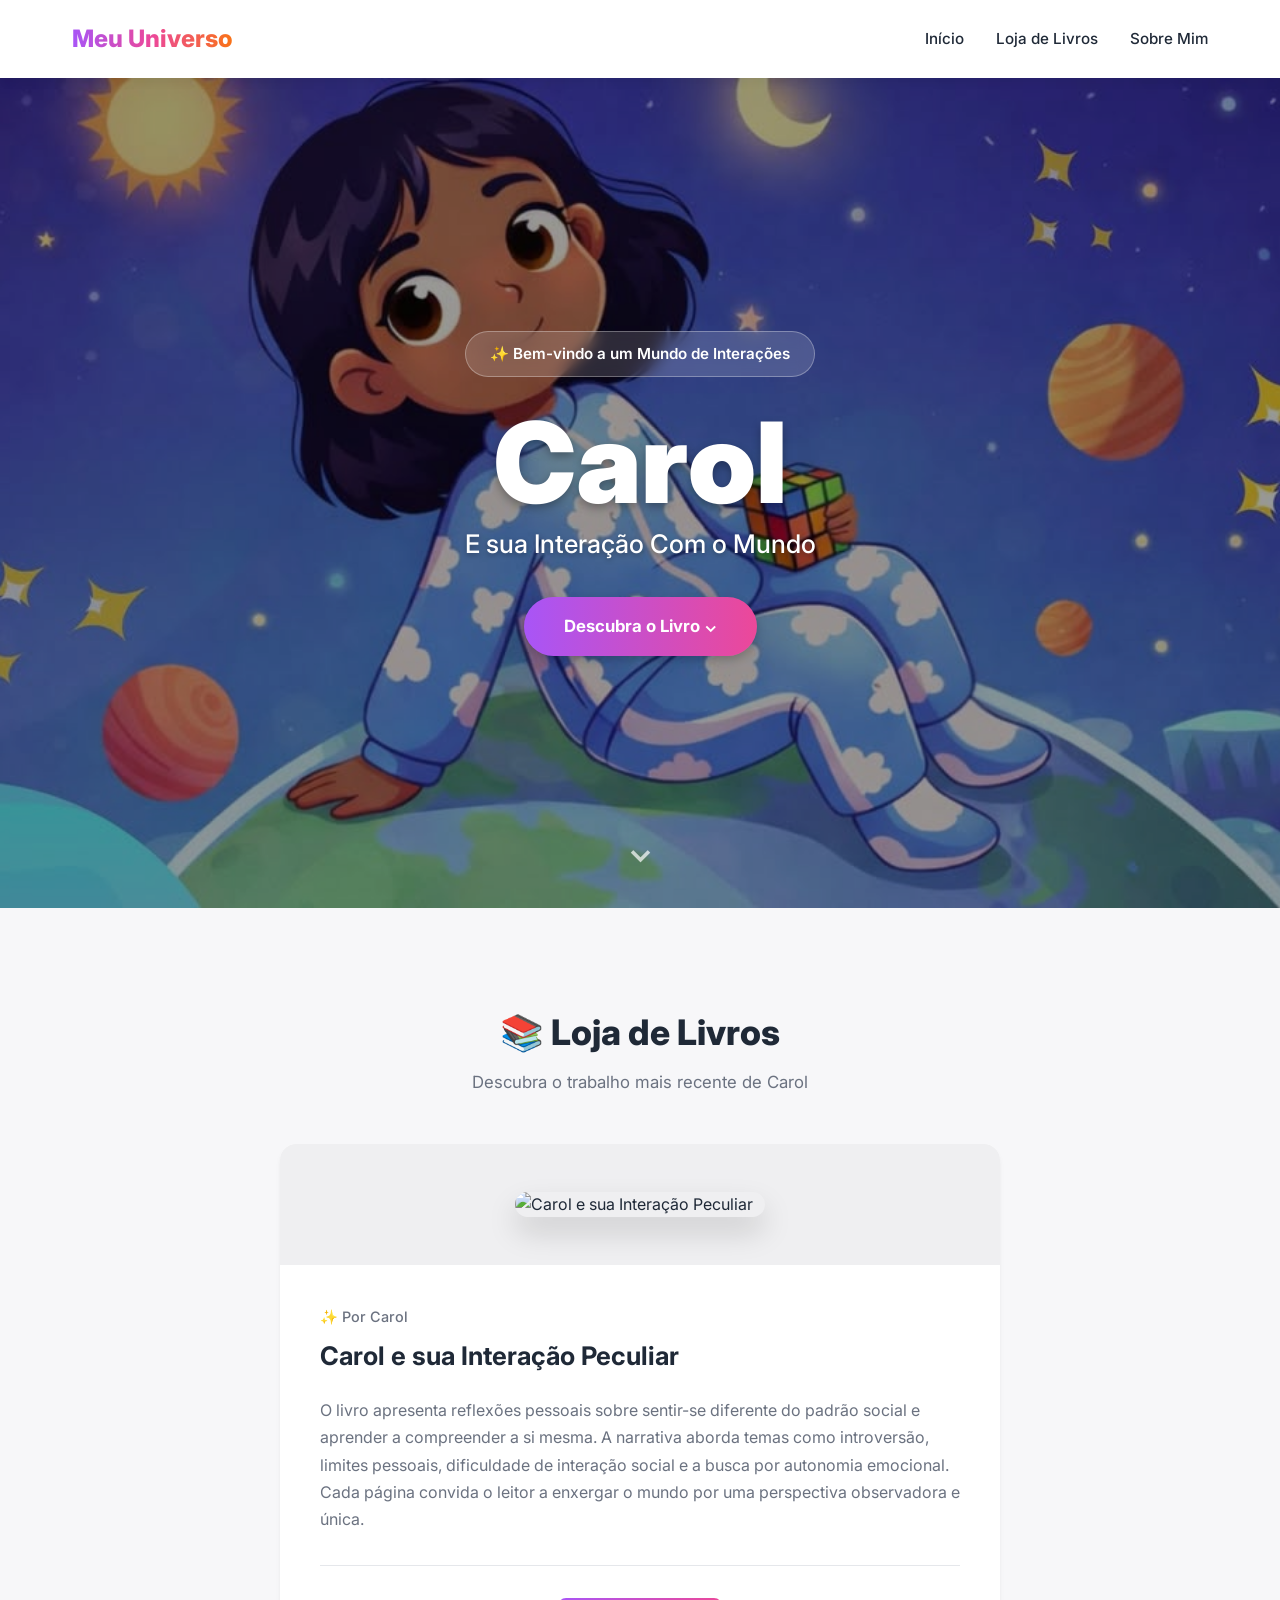
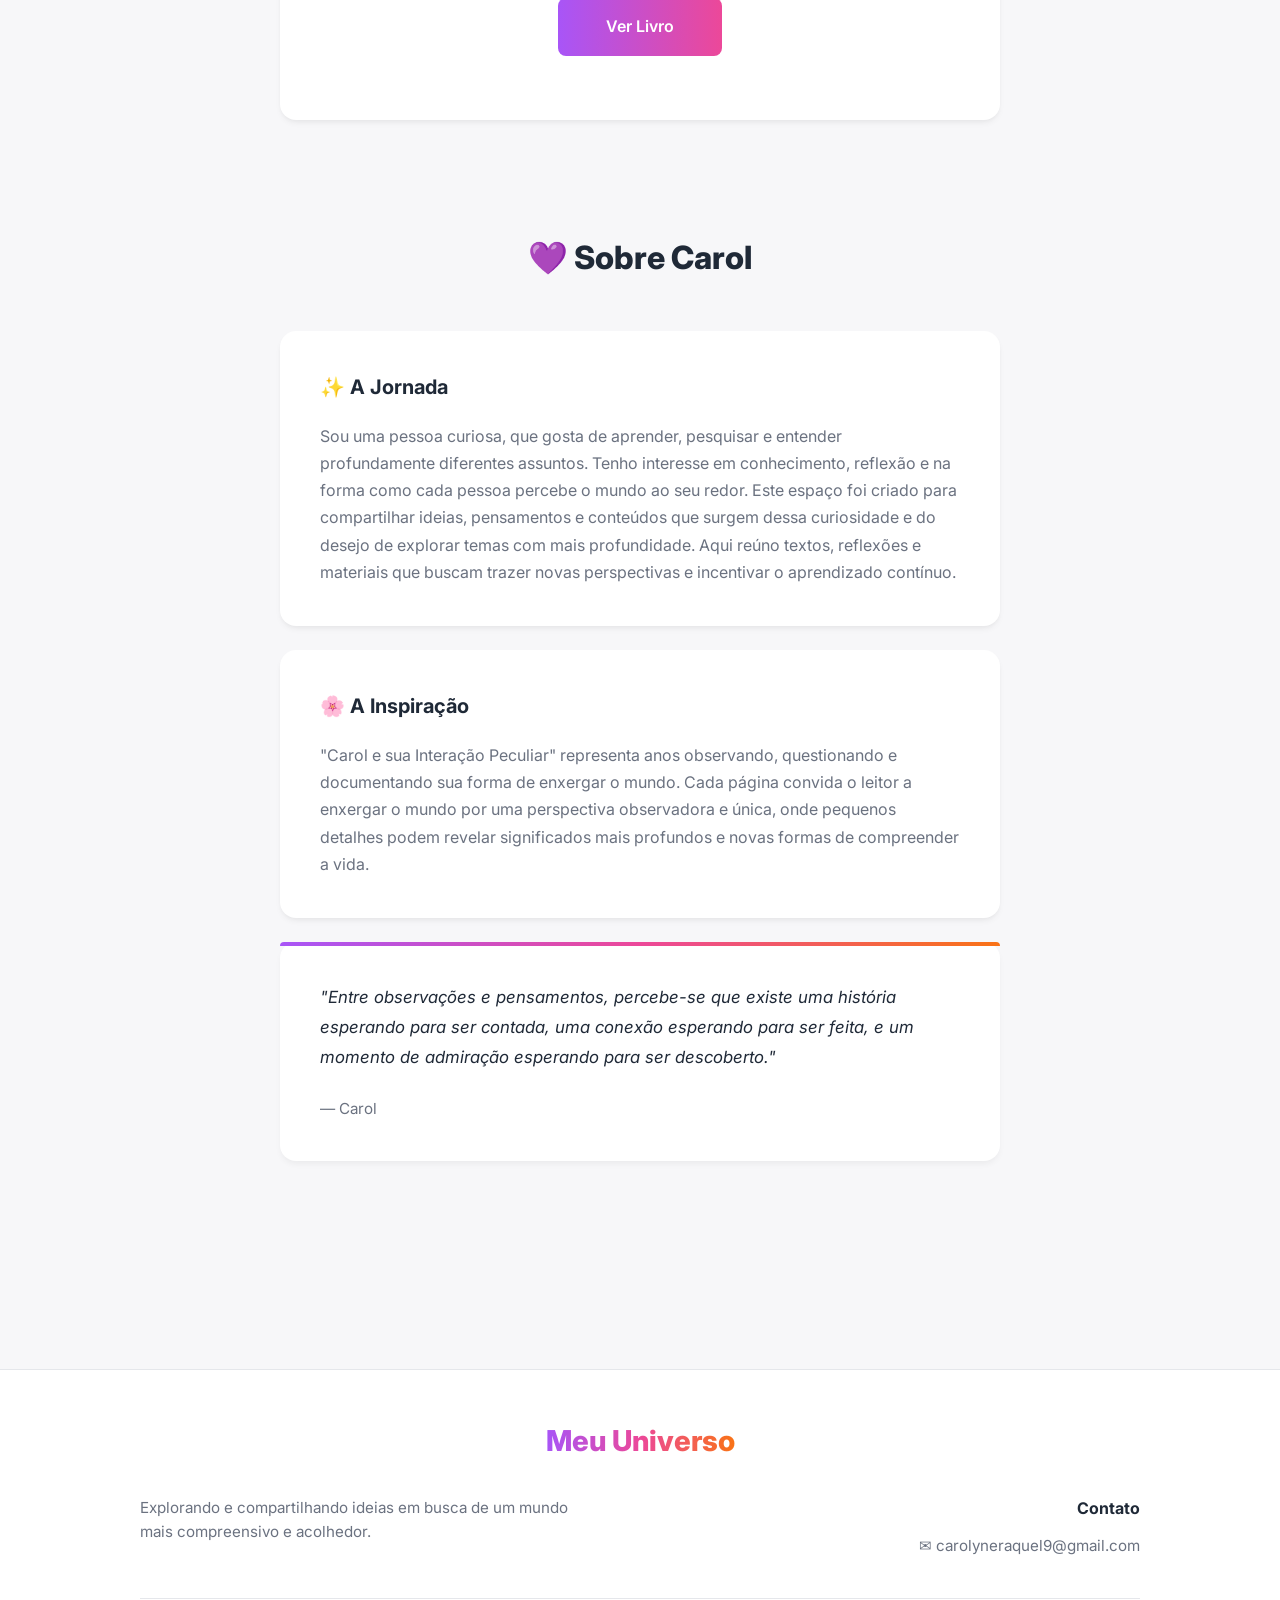
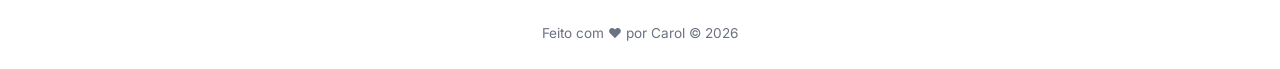
==== index.html @ 559f2c3f "atualização do site" ====
<!DOCTYPE html>
<html lang="pt-BR">

<head>
  <meta charset="UTF-8">
  <meta name="viewport" content="width=device-width, initial-scale=1.0">
  <title>Carol</title>
  <link rel="icon"
    href="data:image/svg+xml,<svg xmlns='http://www.w3.org/2000/svg' viewBox='0 0 100 100'><text y='.9em' font-size='90'>✨</text></svg>">
  <link rel="stylesheet" href="style.css">
  <link rel="preconnect" href="https://fonts.googleapis.com">
  <link rel="preconnect" href="https://fonts.gstatic.com" crossorigin>
  <link href="https://fonts.googleapis.com/css2?family=Inter:wght@400;500;600;700;800&display=swap" rel="stylesheet">
</head>

<body>
  <!-- Navbar -->
  <nav class="navbar">
    <div class="nav-container">
      <a href="index.html" class="logo">Meu Universo</a>
      <ul class="nav-links">
        <li><a href="#inicio">Início</a></li>
        <li><a href="#loja">Loja de Livros</a></li>
        <li><a href="#sobre">Sobre Mim</a></li>
      </ul>
    </div>
  </nav>

  <!-- Hero Section -->
  <section id="inicio" class="hero-section">
    <div class="hero-overlay"></div>
    <div class="hero-content">
      <div class="hero-badge">✨ Bem-vindo a um Mundo de Interações</div>
      <h1 class="hero-title">Carol</h1>
      <p class="hero-subtitle">E sua Interação Com o Mundo</p>
      <a href="#loja" class="hero-btn">Descubra o Livro ⌄</a>
    </div>
    <a href="#loja" class="hero-scroll-icon"><b>⌄</b></a>
  </section>

  <!-- Main Content -->
  <main>
    <!-- Section Loja de Livros -->
    <section id="loja" class="section">
      <header class="section-header">
        <h1>📚 Loja de Livros</h1>
        <p>Descubra o trabalho mais recente de Carol</p>
      </header>

      <div class="product-container">
        <!-- Book Details Card -->
        <div class="product-card">
          <div class="product-image-area">
            <img src="http://127.0.0.1:5500/meu_universo_cover.png" alt="Carol e sua Interação Peculiar">
          </div>
          <div class="product-info-area">
            <span class="product-author">✨ Por Carol</span>
            <h2 class="product-title">Carol e sua Interação Peculiar</h2>
            <p class="product-description">
              O livro apresenta reflexões pessoais sobre sentir-se diferente do padrão social e aprender a compreender a
              si mesma. A narrativa aborda temas como introversão, limites pessoais, dificuldade de interação social e a
              busca por autonomia emocional. Cada página convida o leitor a enxergar o mundo por uma perspectiva
              observadora e única.
            </p>
            <hr class="divider">
            <div class="product-action-section" style="text-align: center; margin-top: 2rem;">
              <a href="digital.html" class="btn-primary"
                style="display: inline-block; width: auto; padding: 1rem 3rem;">Ver Livro</a>
            </div>
          </div>
        </div>
      </div>
    </section>

    <!-- Section Sobre Carol -->
    <section id="sobre" class="section sobre-section">
      <header class="section-header">
        <h2>💜 Sobre Carol</h2>
      </header>

      <div class="cards-container">
        <!-- Card 1 -->
        <div class="info-card">
          <h3>✨ A Jornada</h3>
          <p>Sou uma pessoa curiosa, que gosta de aprender, pesquisar e entender profundamente diferentes assuntos.
            Tenho interesse em conhecimento, reflexão e na forma como cada pessoa percebe o mundo ao seu redor. Este
            espaço foi criado para compartilhar ideias, pensamentos e conteúdos que surgem dessa curiosidade e do desejo
            de explorar temas com mais profundidade. Aqui reúno textos, reflexões e materiais que buscam trazer novas
            perspectivas e incentivar o aprendizado contínuo.</p>
        </div>

        <!-- Card 2 -->
        <div class="info-card">
          <h3>🌸 A Inspiração</h3>
          <p>"Carol e sua Interação Peculiar" representa anos observando, questionando e documentando sua forma de
            enxergar o mundo. Cada página convida o leitor a enxergar o mundo por uma perspectiva observadora e única,
            onde pequenos detalhes podem revelar significados mais profundos e novas formas de compreender a vida.</p>
        </div>

        <!-- Quote Card -->
        <div class="quote-card">
          <p class="quote-text">"Entre observações e pensamentos, percebe-se que existe uma história esperando para ser
            contada, uma conexão esperando para ser feita, e um momento de admiração esperando para ser descoberto."</p>
          <p class="quote-author">— Carol</p>
        </div>
      </div>
    </section>
  </main>

  <!-- Footer -->
  <footer class="site-footer">
    <div style="text-align: center; margin-bottom: 2rem;">
      <div class="logo" style="display: inline-block; font-size: 1.8rem;">Meu Universo</div>
    </div>
    <div class="footer-content">
      <div class="footer-left">
        <p>Explorando e compartilhando ideias em busca de um mundo mais compreensivo e acolhedor.</p>
      </div>
      <div class="footer-right">
        <h4 class="footer-title">Contato</h4>
        <p class="footer-contact">✉ carolyneraquel9@gmail.com</p>
      </div>
    </div>
    <div class="footer-bottom">
      <p>Feito com ❤️ por Carol © 2026</p>
    </div>
  </footer>

  <script src="script.js"></script>
</body>

</html>
---- style.css ----
/* Globals */
:root {
  --bg-color: #f7f7f9;
  --navbar-bg: #4b4b52;
  --text-dark: #1f2937;
  --text-gray: #6b7280;
  --text-light: #9ca3af;
  --primary: #9333ea;
  --primary-hover: #7e22ce;
  --accent-pink: #ec4899;
  --accent-orange: #f97316;
  --white: #ffffff;
  --border-color: #e5e7eb;
}

* {
  margin: 0;
  padding: 0;
  box-sizing: border-box;
}

html {
  scroll-behavior: smooth;
}

body {
  font-family: 'Inter', sans-serif;
  background-color: var(--bg-color);
  color: var(--text-dark);
  line-height: 1.6;
}

a {
  text-decoration: none;
  color: inherit;
}

/* Navbar */
.navbar {
  background-color: var(--white);
  position: sticky;
  top: 0;
  width: 100%;
  z-index: 1000;
  box-shadow: 0 4px 10px rgba(0,0,0,0.05);
}

.nav-container {
  max-width: 1200px;
  margin: 0 auto;
  display: flex;
  justify-content: space-between;
  align-items: center;
  padding: 1.25rem 2rem;
}

.logo {
  font-weight: 800;
  font-size: 1.5rem;
  background: linear-gradient(to right, #a855f7, #ec4899, #f97316);
  -webkit-background-clip: text;
  background-clip: text;
  color: transparent;
}

.nav-links {
  list-style: none;
  display: flex;
  gap: 2rem;
}

.nav-links a {
  color: var(--text-dark);
  font-weight: 500;
  font-size: 0.95rem;
  transition: opacity 0.2s;
}

.nav-links a:hover {
  opacity: 0.8;
}

/* Hero Section */
.hero-section {
  position: relative;
  background-image: url('hero_bg.jpg');
  background-size: cover;
  background-position: center;
  height: calc(100vh - 70px);
  display: flex;
  flex-direction: column;
  justify-content: center;
  align-items: center;
  text-align: center;
  color: white;
}
.hero-overlay {
  position: absolute;
  top: 0; left: 0; right: 0; bottom: 0;
  background: rgba(0, 0, 0, 0.4);
  z-index: 1;
}
.hero-content {
  position: relative;
  z-index: 2;
  display: flex;
  flex-direction: column;
  align-items: center;
  padding: 0 1rem;
}
.hero-badge {
  background: rgba(255, 255, 255, 0.15);
  backdrop-filter: blur(8px);
  -webkit-backdrop-filter: blur(8px);
  padding: 0.6rem 1.5rem;
  border-radius: 30px;
  border: 1px solid rgba(255, 255, 255, 0.3);
  font-size: 0.95rem;
  font-weight: 600;
  margin-bottom: 1.5rem;
}
.hero-title {
  font-size: 7rem;
  font-weight: 900;
  margin: 0;
  line-height: 1.1;
  text-shadow: 0 4px 10px rgba(0,0,0,0.3);
}
.hero-subtitle {
  font-size: 1.6rem;
  font-weight: 500;
  margin-top: 0;
  margin-bottom: 2rem;
  text-shadow: 0 2px 5px rgba(0,0,0,0.3);
}
.hero-btn {
  display: inline-block;
  background: linear-gradient(to right, #a855f7, #ec4899);
  color: white;
  border-radius: 30px;
  padding: 1rem 2.5rem;
  font-weight: 700;
  font-size: 1.05rem;
  transition: opacity 0.2s, transform 0.2s;
  box-shadow: 0 4px 10px rgba(0,0,0,0.2);
}
.hero-btn:hover {
  opacity: 0.9;
  transform: translateY(-2px);
}
.hero-scroll-icon {
  position: absolute;
  bottom: 2rem;
  z-index: 2;
  font-size: 2rem;
  color: white;
  opacity: 0.7;
  animation: bounce 2s infinite;
}
@keyframes bounce {
  0%, 20%, 50%, 80%, 100% {transform: translateY(0);}
  40% {transform: translateY(-10px);}
  60% {transform: translateY(-5px);}
}

@media (max-width: 768px) {
  .hero-title { font-size: 4rem; }
  .hero-subtitle { font-size: 1.2rem; }
}

/* Sections */
main {
  max-width: 768px;
  margin: 0 auto;
  padding: 4rem 1.5rem;
}

.section {
  margin-bottom: 5rem;
  padding-top: 2rem; /* offset for fixed header if navigating via anchors */
}

.section-header {
  text-align: center;
  margin-bottom: 3rem;
}

.section-header h1 {
  font-size: 2.2rem;
  font-weight: 800;
  color: var(--text-dark);
}

.section-header h2 {
  font-size: 2rem;
  font-weight: 800;
  color: var(--text-dark);
}

.section-header p {
  color: var(--text-gray);
  font-size: 1.05rem;
  margin-top: 0.5rem;
}

/* Product Card */
.product-card {
  background: var(--white);
  border-radius: 16px;
  box-shadow: 0 4px 6px -1px rgba(0, 0, 0, 0.05), 0 2px 4px -1px rgba(0, 0, 0, 0.03);
  overflow: hidden;
}

.product-image-area {
  background-color: #efeff1;
  padding: 3rem 1.5rem;
  display: flex;
  justify-content: center;
  align-items: center;
}

.product-image-area img {
  max-width: 250px;
  width: 100%;
  border-radius: 16px;
  box-shadow: 0 15px 30px rgba(0,0,0,0.15);
  transition: transform 0.3s ease;
}

.product-image-area img:hover {
  transform: translateY(-5px);
}

.product-info-area {
  padding: 2.5rem;
}

.product-author {
  color: var(--text-gray);
  font-size: 0.9rem;
  font-weight: 500;
  display: block;
  margin-bottom: 0.5rem;
}

.product-title {
  font-size: 1.6rem;
  font-weight: 700;
  margin: 0 0 1.25rem 0;
}

.product-description {
  color: var(--text-gray);
  font-size: 1rem;
  line-height: 1.7;
}

.divider {
  border: none;
  border-top: 1px solid var(--border-color);
  margin: 2rem 0;
}

.product-price-section {
  text-align: center;
  margin-bottom: 2rem;
}

.price-label {
  color: var(--text-gray);
  font-size: 0.95rem;
}

.price-amount {
  font-size: 1.8rem;
  font-weight: 800;
  color: #db2777; /* hot pink, matching the screenshot */
  margin-top: 0.25rem;
}

/* Nested Purchase Card */
.purchase-card {
  border: 1px solid var(--border-color);
  border-radius: 16px;
  padding: 2rem;
}

.purchase-card h3 {
  font-size: 1.2rem;
  font-weight: 700;
  margin-bottom: 1.25rem;
}

.purchase-value-display {
  color: var(--text-gray);
  margin-bottom: 1.5rem;
  font-size: 0.95rem;
}

.purple-text {
  color: var(--primary);
  font-weight: 600;
}

.payment-tabs {
  display: flex;
  gap: 1rem;
  margin-bottom: 1.5rem;
}

.tab-btn {
  flex: 1;
  padding: 0.75rem;
  background: var(--white);
  border: 1px solid var(--border-color);
  border-radius: 8px;
  font-size: 0.95rem;
  font-weight: 500;
  color: var(--text-gray);
  cursor: pointer;
  transition: all 0.2s;
}

.tab-btn:hover {
  background-color: #f9fafb;
}

.tab-btn.active {
  border-color: var(--primary);
  color: var(--primary);
  /* The screenshot inner shadow effect */
  box-shadow: inset 0 0 0 1px var(--primary);
}

.payment-instructions {
  color: var(--text-gray);
  font-size: 0.95rem;
  margin-bottom: 1.5rem;
  line-height: 1.6;
}

.btn-primary {
  display: block;
  width: 100%;
  text-align: center;
  padding: 0.85rem;
  background: linear-gradient(to right, #a855f7, #ec4899);
  color: var(--white);
  border-radius: 8px;
  font-weight: 600;
  font-size: 1rem;
  margin-bottom: 1.5rem;
  transition: opacity 0.2s;
}

.btn-primary:hover {
  opacity: 0.9;
}

.btn-back {
  display: inline-block;
  color: var(--text-gray);
  font-size: 0.9rem;
  transition: color 0.2s;
}
.btn-back:hover {
  color: var(--text-dark);
}

.hidden {
  display: none !important;
}

/* Sobre Section */
.cards-container {
  display: flex;
  flex-direction: column;
  gap: 1.5rem;
}

.info-card {
  background: var(--white);
  border-radius: 16px;
  padding: 2.5rem;
  box-shadow: 0 4px 6px -1px rgba(0, 0, 0, 0.05), 0 2px 4px -1px rgba(0, 0, 0, 0.03);
}

.info-card h3 {
  font-size: 1.25rem;
  font-weight: 700;
  margin-bottom: 1.25rem;
  color: var(--text-dark);
}

.info-card p {
  color: var(--text-gray);
  line-height: 1.7;
}

.quote-card {
  background: var(--white);
  border-radius: 16px;
  padding: 2.5rem;
  box-shadow: 0 4px 6px -1px rgba(0, 0, 0, 0.05);
  position: relative;
}

.quote-card::before {
  content: "";
  position: absolute;
  top: 0;
  left: 0;
  right: 0;
  height: 4px;
  background: linear-gradient(to right, #a855f7, #ec4899, #f97316);
  border-top-left-radius: 16px;
  border-top-right-radius: 16px;
}

.quote-text {
  font-style: italic;
  color: var(--text-dark);
  font-size: 1.05rem;
  line-height: 1.8;
  margin-bottom: 1.5rem;
  font-weight: 400;
}

.quote-author {
  color: var(--text-gray);
  font-size: 0.95rem;
}

/* Footer */
.site-footer {
  margin-top: 4rem;
  border-top: 1px solid var(--border-color);
  padding: 3rem 2rem 1.5rem;
  background-color: var(--white);
}

.footer-content {
  max-width: 1000px;
  margin: 0 auto;
  display: flex;
  justify-content: space-between;
  flex-wrap: wrap;
  gap: 2rem;
}

.footer-left {
  max-width: 450px;
}

.footer-logo {
  font-size: 1.25rem;
  font-weight: 700;
  color: #a855f7;
  margin-bottom: 0.5rem;
}

.footer-left p {
  color: var(--text-gray);
  font-size: 0.95rem;
  line-height: 1.6;
}

.footer-right {
  text-align: right;
}

.footer-title {
  font-weight: 700;
  margin-bottom: 0.75rem;
  color: var(--text-dark);
}

.footer-contact {
  color: var(--text-gray);
  font-size: 0.95rem;
  display: flex;
  align-items: center;
  justify-content: flex-end;
  gap: 0.5rem;
}

.footer-bottom {
  max-width: 1000px;
  margin: 2.5rem auto 0;
  text-align: center;
  color: var(--text-gray);
  font-size: 0.85rem;
  padding-top: 1.5rem;
  border-top: 1px solid var(--border-color);
}

@media (max-width: 768px) {
  .nav-container {
    flex-direction: column;
    gap: 1rem;
    padding: 1rem;
  }
  .nav-links {
    gap: 1.5rem;
  }
  .footer-content {
    flex-direction: column;
    text-align: center;
  }
  .footer-right {
    text-align: center;
  }
  .footer-contact {
    justify-content: center;
  }
  .footer-left {
    margin: 0 auto;
  }
}
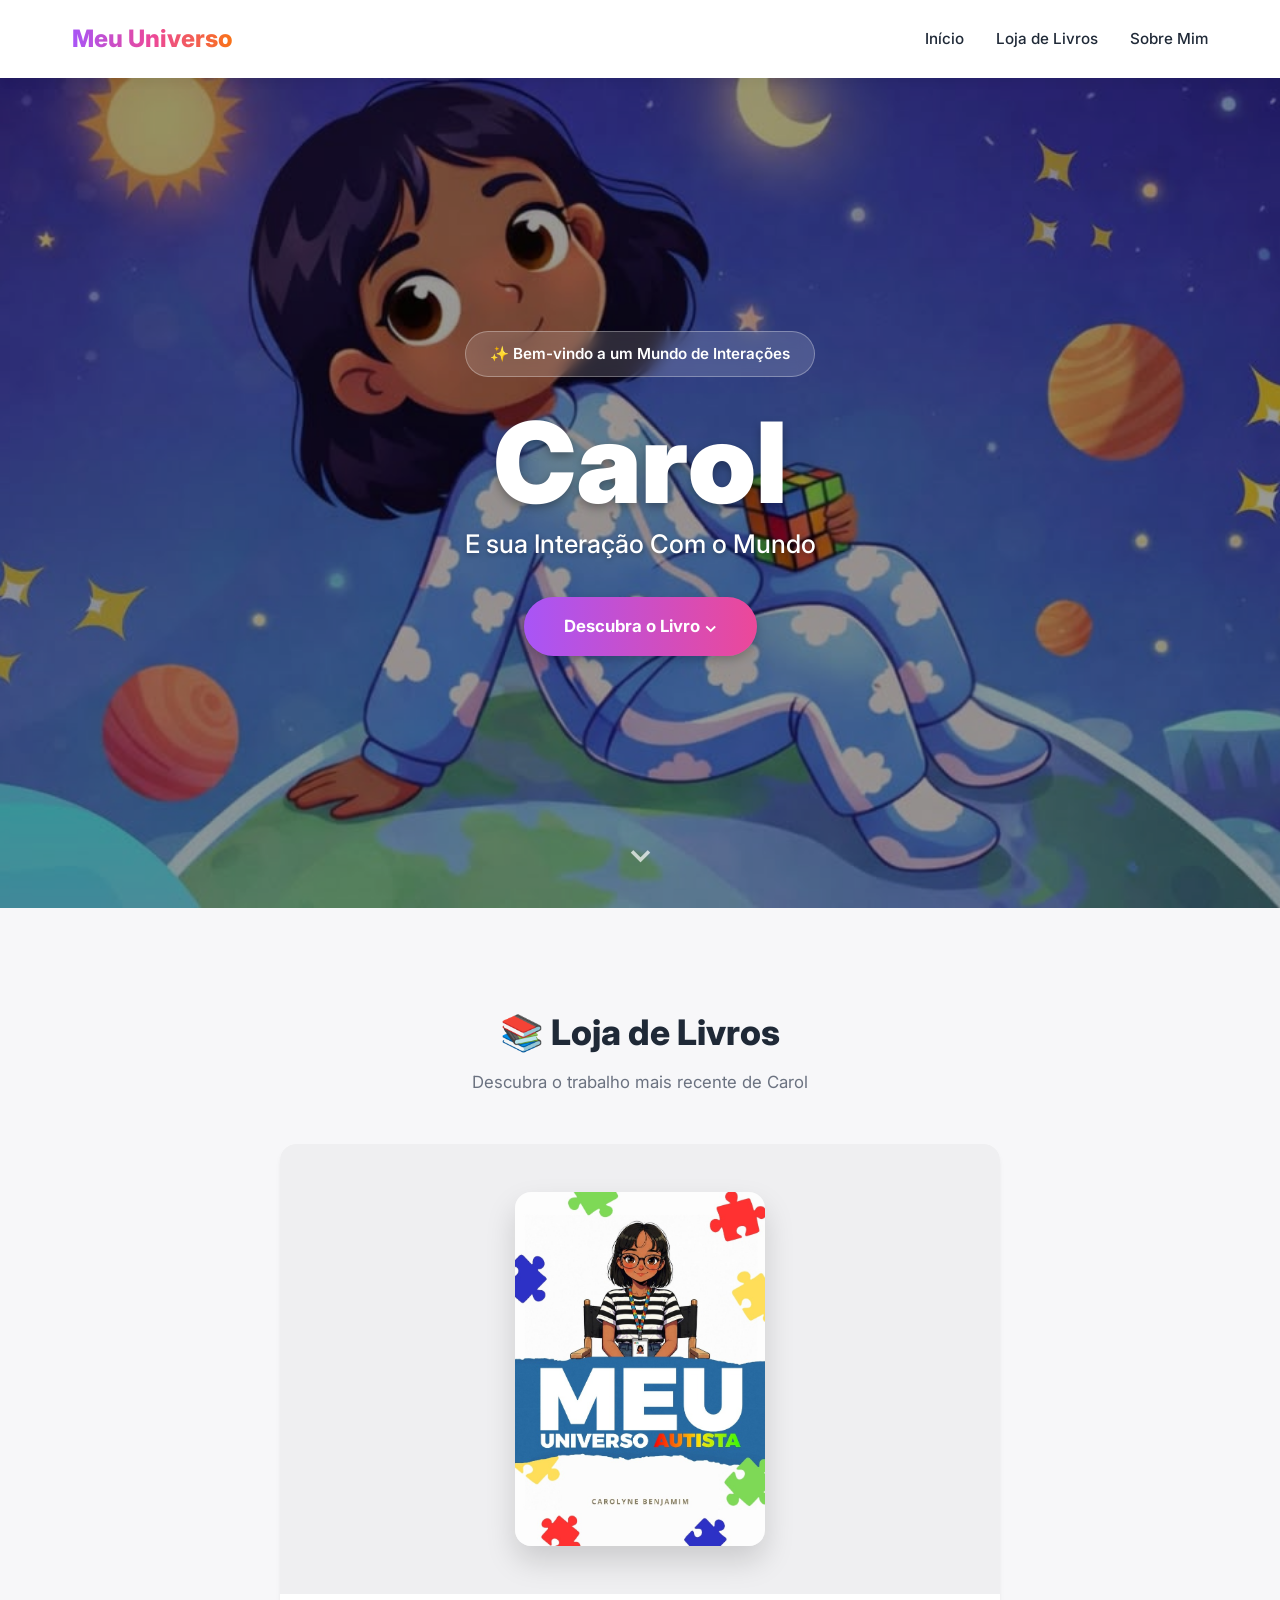
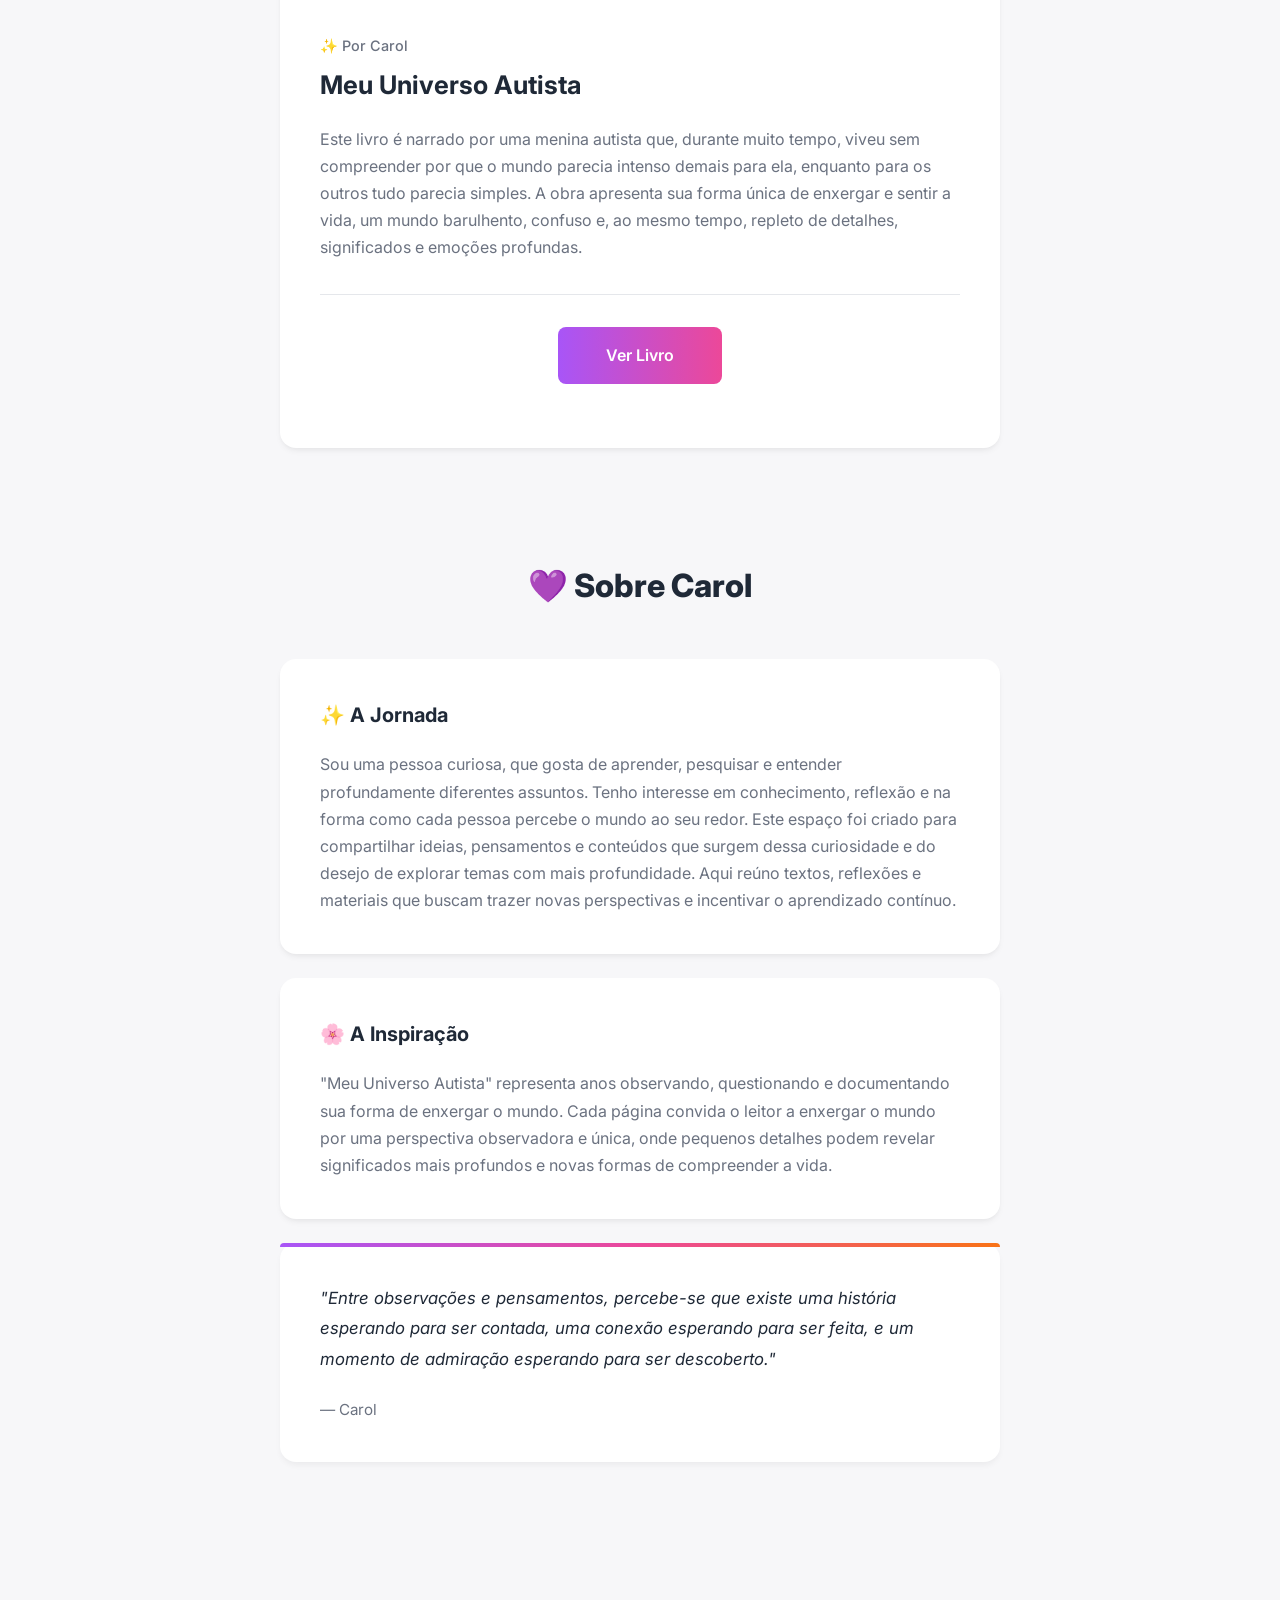
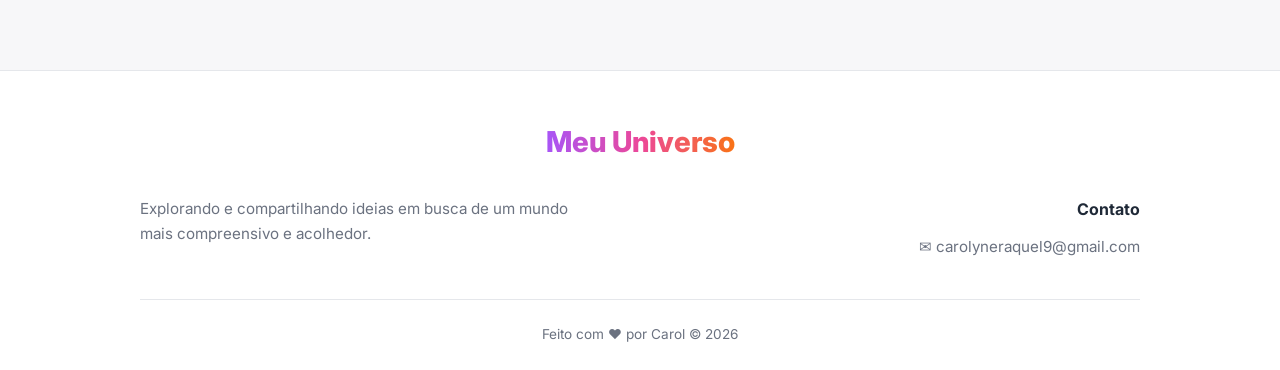
==== commit 09f774f3: "atualização do site" ====
--- a/index.html
+++ b/index.html
@@ -51,16 +51,16 @@
         <!-- Book Details Card -->
         <div class="product-card">
           <div class="product-image-area">
-            <img src="http://127.0.0.1:5500/meu_universo_cover.png" alt="Carol e sua Interação Peculiar">
+            <img src="meu_universo_capa_final.jpg" alt="Meu Universo Autista">
           </div>
           <div class="product-info-area">
             <span class="product-author">✨ Por Carol</span>
-            <h2 class="product-title">Carol e sua Interação Peculiar</h2>
+            <h2 class="product-title">Meu Universo Autista</h2>
             <p class="product-description">
-              O livro apresenta reflexões pessoais sobre sentir-se diferente do padrão social e aprender a compreender a
-              si mesma. A narrativa aborda temas como introversão, limites pessoais, dificuldade de interação social e a
-              busca por autonomia emocional. Cada página convida o leitor a enxergar o mundo por uma perspectiva
-              observadora e única.
+              Este livro é narrado por uma menina autista que, durante muito tempo, viveu sem compreender por que o mundo
+              parecia intenso demais para ela, enquanto para os outros tudo parecia simples. A obra apresenta sua forma
+              única de enxergar e sentir a vida, um mundo barulhento, confuso e, ao mesmo tempo, repleto de detalhes,
+              significados e emoções profundas.
             </p>
             <hr class="divider">
             <div class="product-action-section" style="text-align: center; margin-top: 2rem;">
@@ -92,7 +92,7 @@
         <!-- Card 2 -->
         <div class="info-card">
           <h3>🌸 A Inspiração</h3>
-          <p>"Carol e sua Interação Peculiar" representa anos observando, questionando e documentando sua forma de
+          <p>"Meu Universo Autista" representa anos observando, questionando e documentando sua forma de
             enxergar o mundo. Cada página convida o leitor a enxergar o mundo por uma perspectiva observadora e única,
             onde pequenos detalhes podem revelar significados mais profundos e novas formas de compreender a vida.</p>
         </div>
